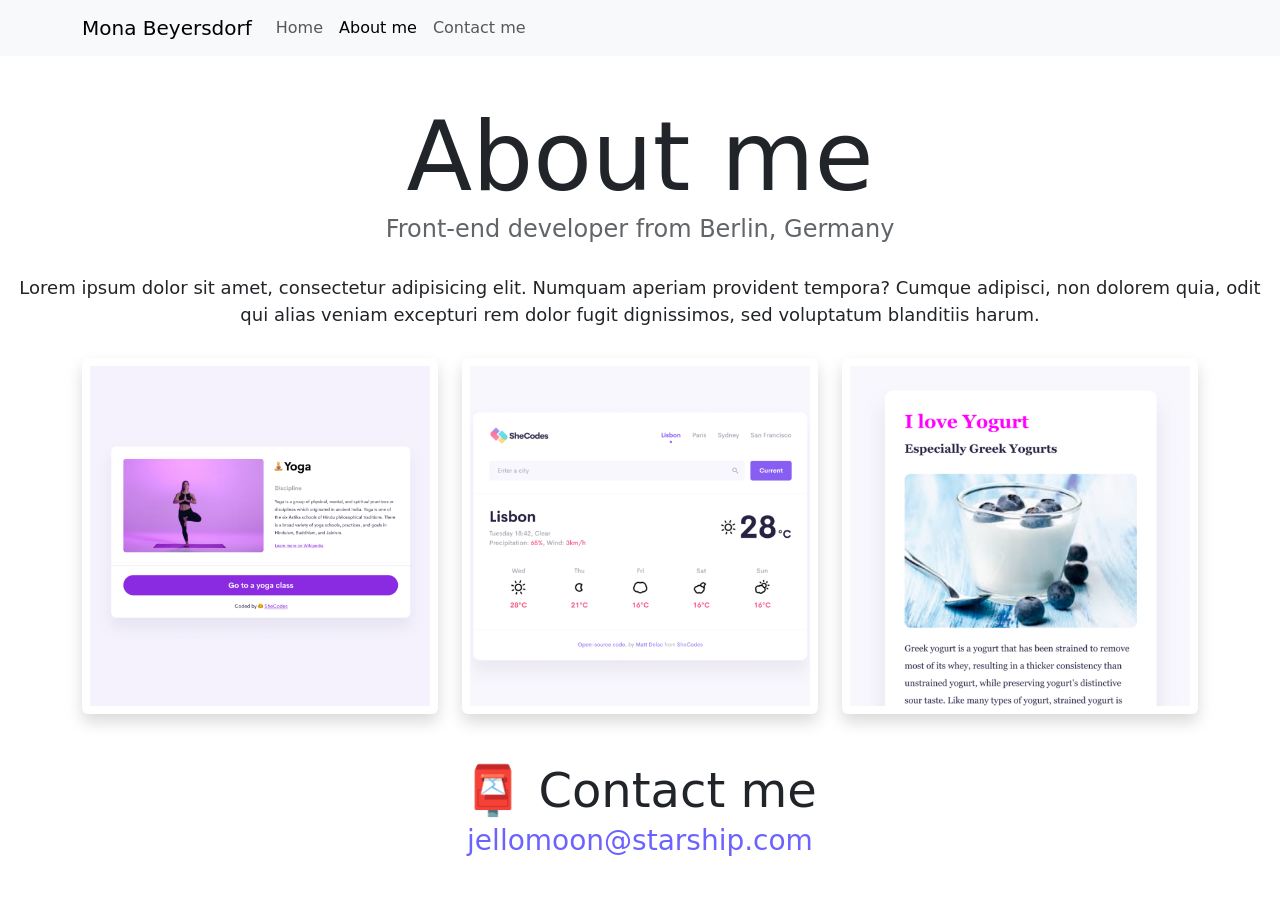
==== about.html @ 7ad46ba0 "Copied existing project and optimized for responsiveness and SEO" ====
<!doctype html>
<html lang="en">
  <head>
    <meta charset="UTF-8" />
    <meta http-equiv="X-UA-Compatible" content="IE=edge" />
    <meta name="viewport" content="width=device-width, initial-scale=1.0" />
    <link
      href="https://cdn.jsdelivr.net/npm/bootstrap@5.0.0-beta2/dist/css/bootstrap.min.css"
      rel="stylesheet"
      integrity="sha384-BmbxuPwQa2lc/FVzBcNJ7UAyJxM6wuqIj61tLrc4wSX0szH/Ev+nYRRuWlolflfl"
      crossorigin="anonymous"
    />
    <script
      src="https://cdn.jsdelivr.net/npm/bootstrap@5.0.0-beta2/dist/js/bootstrap.bundle.min.js"
      integrity="sha384-b5kHyXgcpbZJO/tY9Ul7kGkf1S0CWuKcCD38l8YkeH8z8QjE0GmW1gYU5S9FOnJ0"
      crossorigin="anonymous"
    ></script>
    <link rel="stylesheet" href="style.css" />
    <title>About Mona Beyersdorf</title>
  </head>
  <body>
    <nav class="navbar navbar-expand-lg navbar-light bg-light fixed-top">
      <div class="container">
        <a class="navbar-brand" href="index.html">Mona Beyersdorf</a>
        <button
          class="navbar-toggler"
          type="button"
          data-bs-toggle="collapse"
          data-bs-target="#navbarNav"
          aria-controls="navbarNav"
          aria-expanded="false"
          aria-label="Toggle navigation"
        >
          <span class="navbar-toggler-icon"></span>
        </button>
        <div class="collapse navbar-collapse" id="navbarNav">
          <ul class="navbar-nav">
            <li class="nav-item">
              <a class="nav-link" aria-current="page" href="index.html">Home</a>
            </li>
            <li class="nav-item">
              <a class="nav-link active" href="about.html">About me</a>
            </li>
            <li class="nav-item">
              <a class="nav-link" href="about.html#contact">Contact me</a>
            </li>
          </ul>
        </div>
      </div>
    </nav>
    <h1 class="text-center">About me</h1>
    <h3 class="text-center">Front-end developer from Berlin, Germany</h3>
    <div class="about-paragraphs text-center">
      <p>
        Lorem ipsum dolor sit amet, consectetur adipisicing elit. Numquam
        aperiam provident tempora? Cumque adipisci, non dolorem quia, odit qui
        alias veniam excepturi rem dolor fugit dignissimos, sed voluptatum
        blanditiis harum.
      </p>
    </div>
    <div class="container">
      <div class="row">
        <div class="col-sm-4 about-img">
          <img src="images/yoga.png" class="img-fluid p-2 shadow rounded" />
        </div>
        <div class="col-sm-4 about-img">
          <img src="images/weather.png" class="img-fluid p-2 shadow rounded" />
        </div>
        <div class="col-sm-4 about-img">
          <img src="images/yogurt.png" class="img-fluid p-2 shadow rounded" />
        </div>
      </div>
    </div>
    <div id="contact" class="mt-5">
      <h2 class="text-center">📮 Contact me</h2>
      <a href="mailto:jellomoon@starship.com" class="email-link">
        jellomoon@starship.com
      </a>
    </div>
  </body>
</html>
---- style.css ----
:root {
  --primary-color: #6c63ff;
  --secondary-color: #f5f2fe;
  --box-shadow: 0 5px 10px rgba(0, 0, 0, 0.3);
}

body {
  margin-top: 100px;
}

h1,
h2,
h3 {
  margin: 0;
}

h1 {
  font-size: 96px;
}

h2 {
  font-size: 48px;
}

h3 {
  font-size: 24px;
  opacity: 0.7;
}

p {
  font-size: 18px;
  line-height: 1.5;
}

.navigation-links {
  display: flex;
  margin-top: 40px;
  justify-content: center;
}

.navigation-links a {
  margin: 20px;
}

.primary-link {
  border-radius: 4px;
  padding: 20px 15px;
  text-decoration: none;
  text-transform: capitalize;
  background: var(--primary-color);
  box-shadow: var(--box-shadow);
  color: white;
}

.secondary-link {
  border-radius: 4px;
  padding: 20px 15px;
  text-decoration: none;
  text-transform: capitalize;
  color: var(--primary-color);
  border: 1px solid var(--primary-color);
}

.homepage-link {
  color: var(--primary-color);
  text-align: center;
  display: block;
}

.about-paragraphs {
  margin: 30px 0;
}

.about-paragraphs p {
  margin: 10px;
}

.email-link {
  display: flex;
  justify-content: center;
  color: var(--primary-color);
  font-size: 28px;
  text-decoration: none;
}

.email-link:hover {
  text-decoration: underline;
}

@media (max-width: 576px) {
  h1 {
    font-size: 48px;
  }

  h2 {
    font-size: 36px;
  }

  .home-content {
    text-align: center;
    margin-bottom: 20px;
  }

  .about-img {
    margin-bottom: 20px;
  }
}
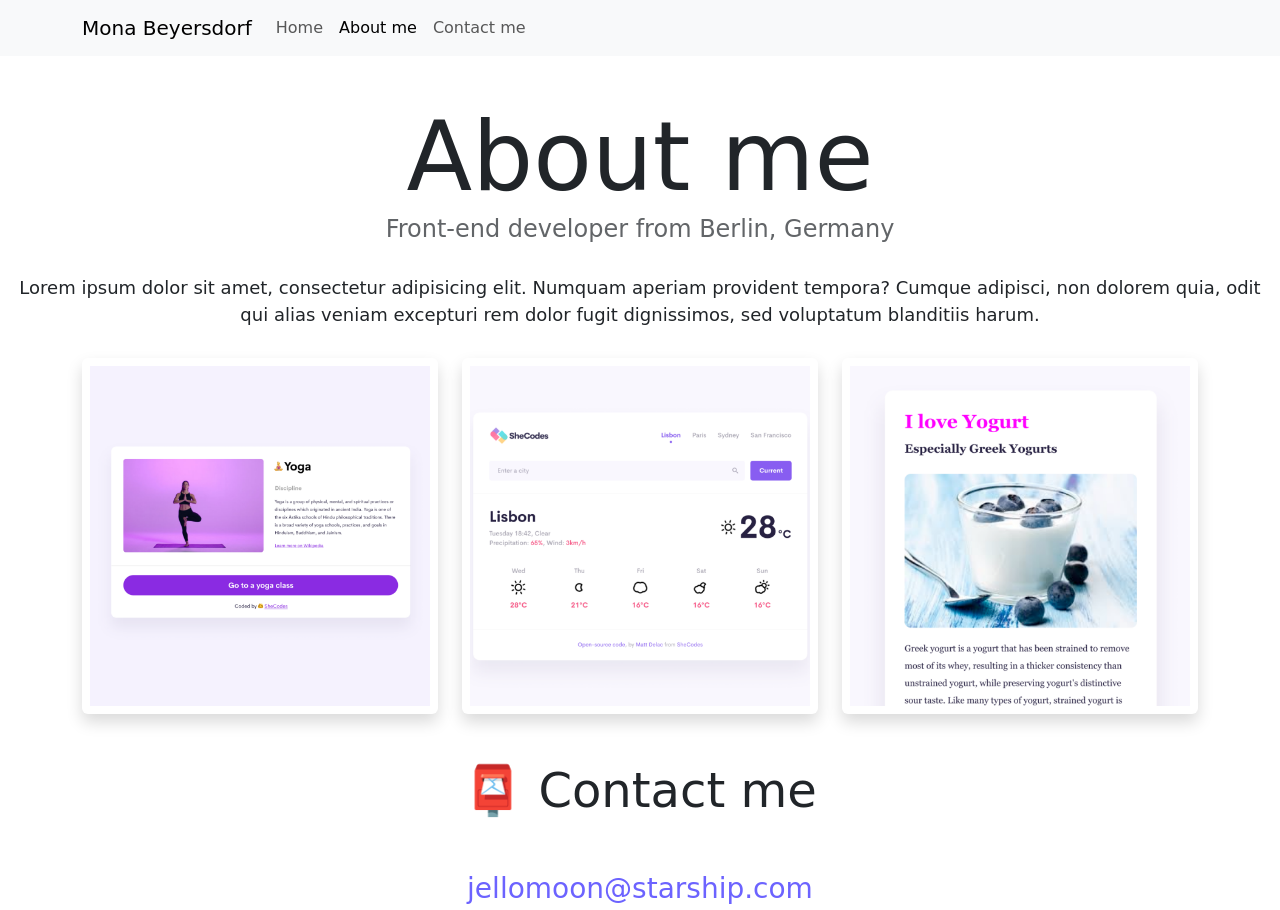
==== commit ad600a47: "updated spacing in html" ====
--- a/about.html
+++ b/about.html
@@ -61,19 +61,35 @@
     <div class="container">
       <div class="row">
         <div class="col-sm-4 about-img">
-          <img src="images/yoga.png" class="img-fluid p-2 shadow rounded" />
+          <img
+            src="images/yoga.png"
+            class="img-fluid p-2 shadow rounded"
+            alt="Yoga App"
+          />
         </div>
         <div class="col-sm-4 about-img">
-          <img src="images/weather.png" class="img-fluid p-2 shadow rounded" />
+          <img
+            src="images/weather.png"
+            class="img-fluid p-2 shadow rounded"
+            alt="Weather App"
+          />
         </div>
         <div class="col-sm-4 about-img">
-          <img src="images/yogurt.png" class="img-fluid p-2 shadow rounded" />
+          <img
+            src="images/yogurt.png"
+            class="img-fluid p-2 shadow rounded"
+            alt="Yogurt App"
+          />
         </div>
       </div>
     </div>
     <div id="contact" class="mt-5">
-      <h2 class="text-center">📮 Contact me</h2>
-      <a href="mailto:jellomoon@starship.com" class="email-link">
+      <h2 class="text-center mb-5">📮 Contact me</h2>
+      <a
+        href="mailto:jellomoon@starship.com"
+        class="email-link"
+        title="Email Mona Beyersdorf"
+      >
         jellomoon@starship.com
       </a>
     </div>
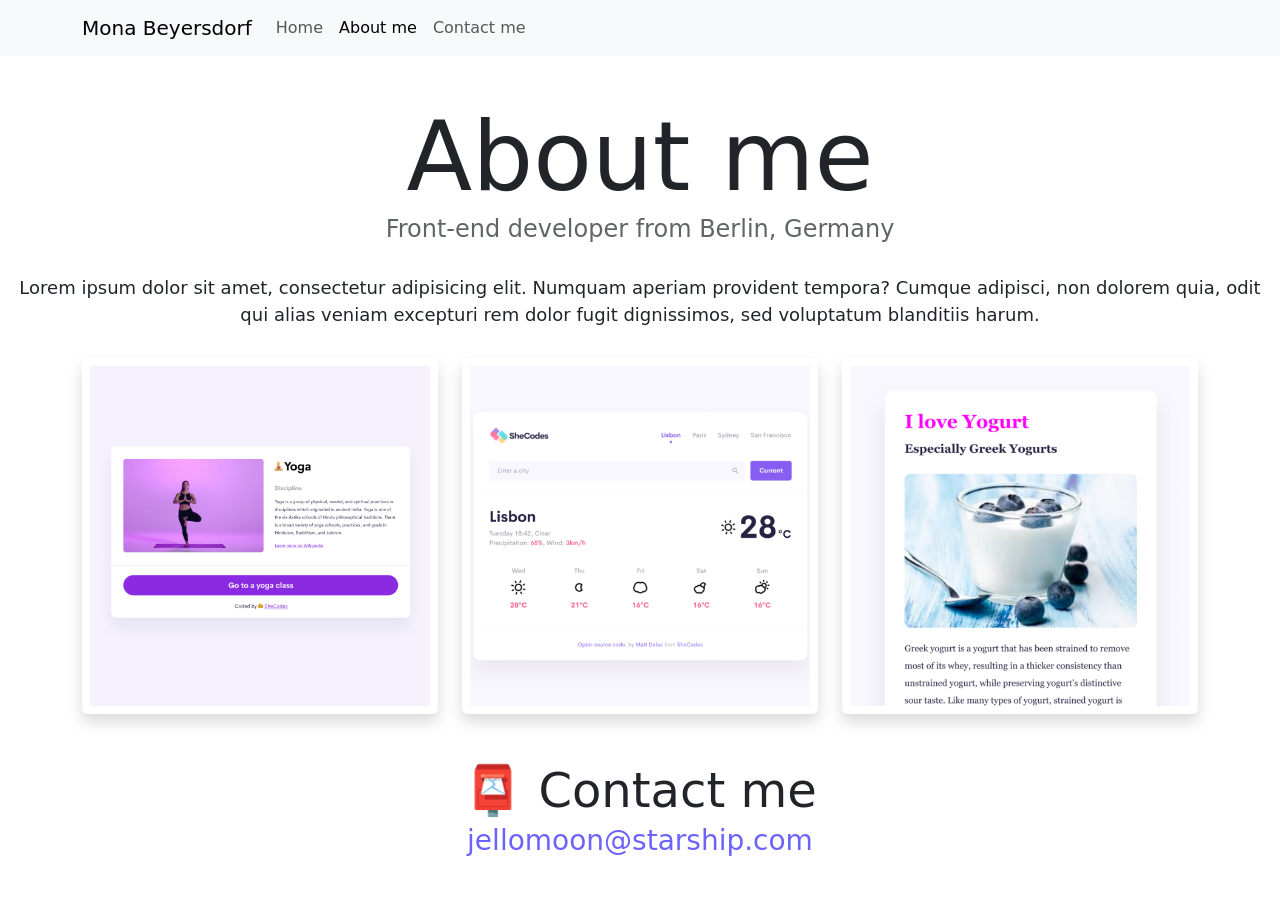
==== commit a05f8dab: "Corrected spacing in html" ====
--- a/about.html
+++ b/about.html
@@ -84,10 +84,10 @@
       </div>
     </div>
     <div id="contact" class="mt-5">
-      <h2 class="text-center mb-5">📮 Contact me</h2>
+      <h2 class="text-center">📮 Contact me</h2>
       <a
         href="mailto:jellomoon@starship.com"
-        class="email-link"
+        class="email-link mb-5"
         title="Email Mona Beyersdorf"
       >
         jellomoon@starship.com
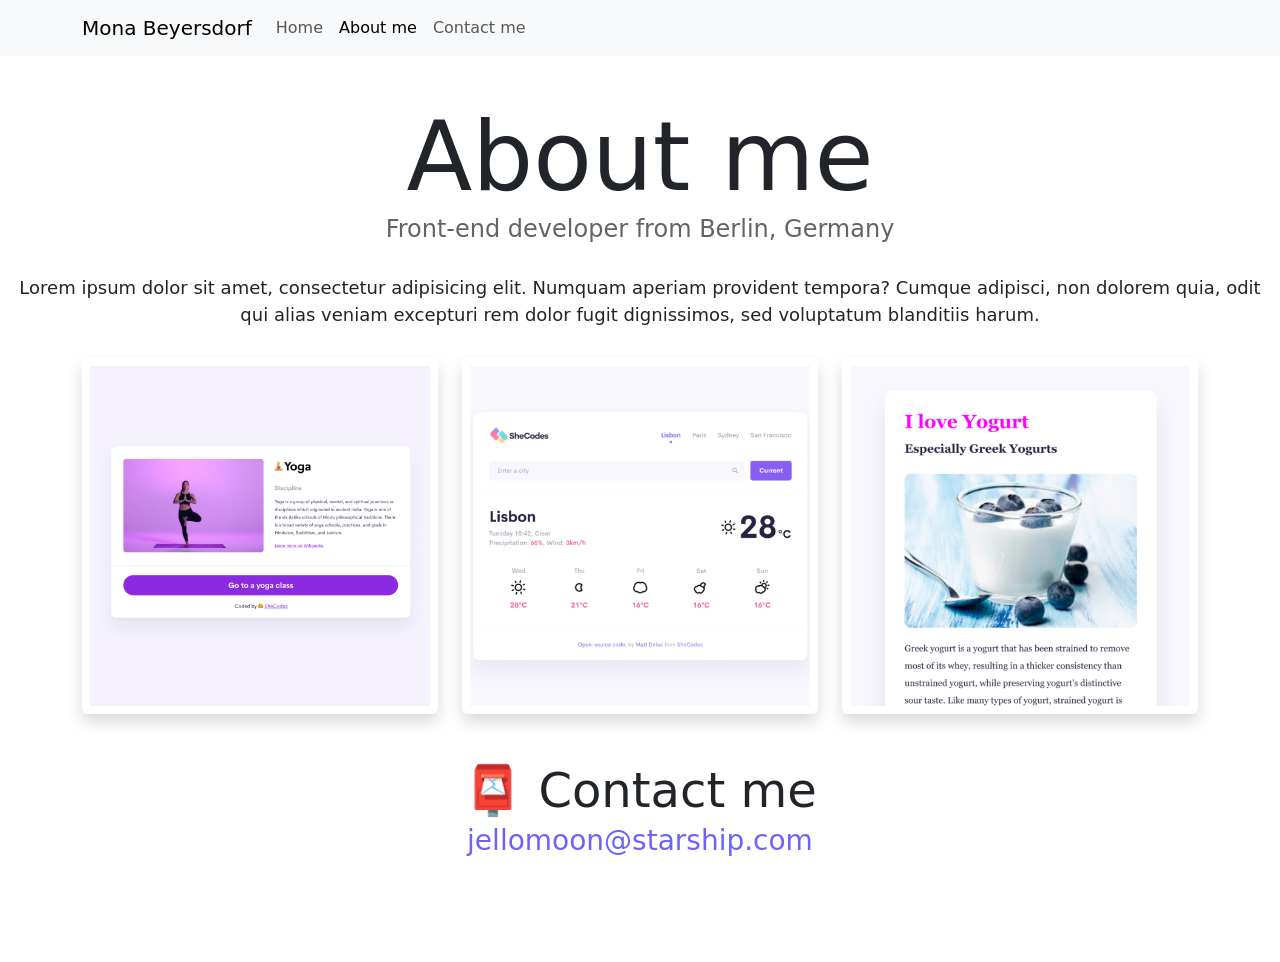
==== commit 7bf634ff: "Updated margins" ====
--- a/about.html
+++ b/about.html
@@ -15,13 +15,17 @@
       integrity="sha384-b5kHyXgcpbZJO/tY9Ul7kGkf1S0CWuKcCD38l8YkeH8z8QjE0GmW1gYU5S9FOnJ0"
       crossorigin="anonymous"
     ></script>
-    <link rel="stylesheet" href="style.css" />
-    <title>About Mona Beyersdorf</title>
+    <link rel="stylesheet" href="/style.css" />
+    <title>About me - Mona Beyersdorf</title>
+    <meta
+      name="description"
+      content="Contact front-end developer Mona Beyersdorf"
+    />
   </head>
   <body>
     <nav class="navbar navbar-expand-lg navbar-light bg-light fixed-top">
       <div class="container">
-        <a class="navbar-brand" href="index.html">Mona Beyersdorf</a>
+        <a class="navbar-brand" href="/" title="Homepage">Mona Beyersdorf</a>
         <button
           class="navbar-toggler"
           type="button"
@@ -36,13 +40,25 @@
         <div class="collapse navbar-collapse" id="navbarNav">
           <ul class="navbar-nav">
             <li class="nav-item">
-              <a class="nav-link" aria-current="page" href="index.html">Home</a>
+              <a class="nav-link" aria-current="page" href="/" title="Homepage"
+                >Home</a
+              >
             </li>
             <li class="nav-item">
-              <a class="nav-link active" href="about.html">About me</a>
+              <a
+                class="nav-link active"
+                href="/about.html"
+                title="About Mona Beyersdorf"
+                >About me</a
+              >
             </li>
             <li class="nav-item">
-              <a class="nav-link" href="about.html#contact">Contact me</a>
+              <a
+                class="nav-link"
+                href="/about.html#contact"
+                title="Contact Mona Beyersdorf"
+                >Contact me</a
+              >
             </li>
           </ul>
         </div>
@@ -62,21 +78,21 @@
       <div class="row">
         <div class="col-sm-4 about-img">
           <img
-            src="images/yoga.png"
+            src="/images/yoga.png"
             class="img-fluid p-2 shadow rounded"
             alt="Yoga App"
           />
         </div>
         <div class="col-sm-4 about-img">
           <img
-            src="images/weather.png"
+            src="/images/weather.png"
             class="img-fluid p-2 shadow rounded"
             alt="Weather App"
           />
         </div>
         <div class="col-sm-4 about-img">
           <img
-            src="images/yogurt.png"
+            src="/images/yogurt.png"
             class="img-fluid p-2 shadow rounded"
             alt="Yogurt App"
           />
@@ -87,7 +103,7 @@
       <h2 class="text-center">📮 Contact me</h2>
       <a
         href="mailto:jellomoon@starship.com"
-        class="email-link mb-5"
+        class="email-link"
         title="Email Mona Beyersdorf"
       >
         jellomoon@starship.com
--- a/style.css
+++ b/style.css
@@ -5,7 +5,7 @@
 }
 
 body {
-  margin-top: 100px;
+  margin: 100px 0px;
 }
 
 h1,
